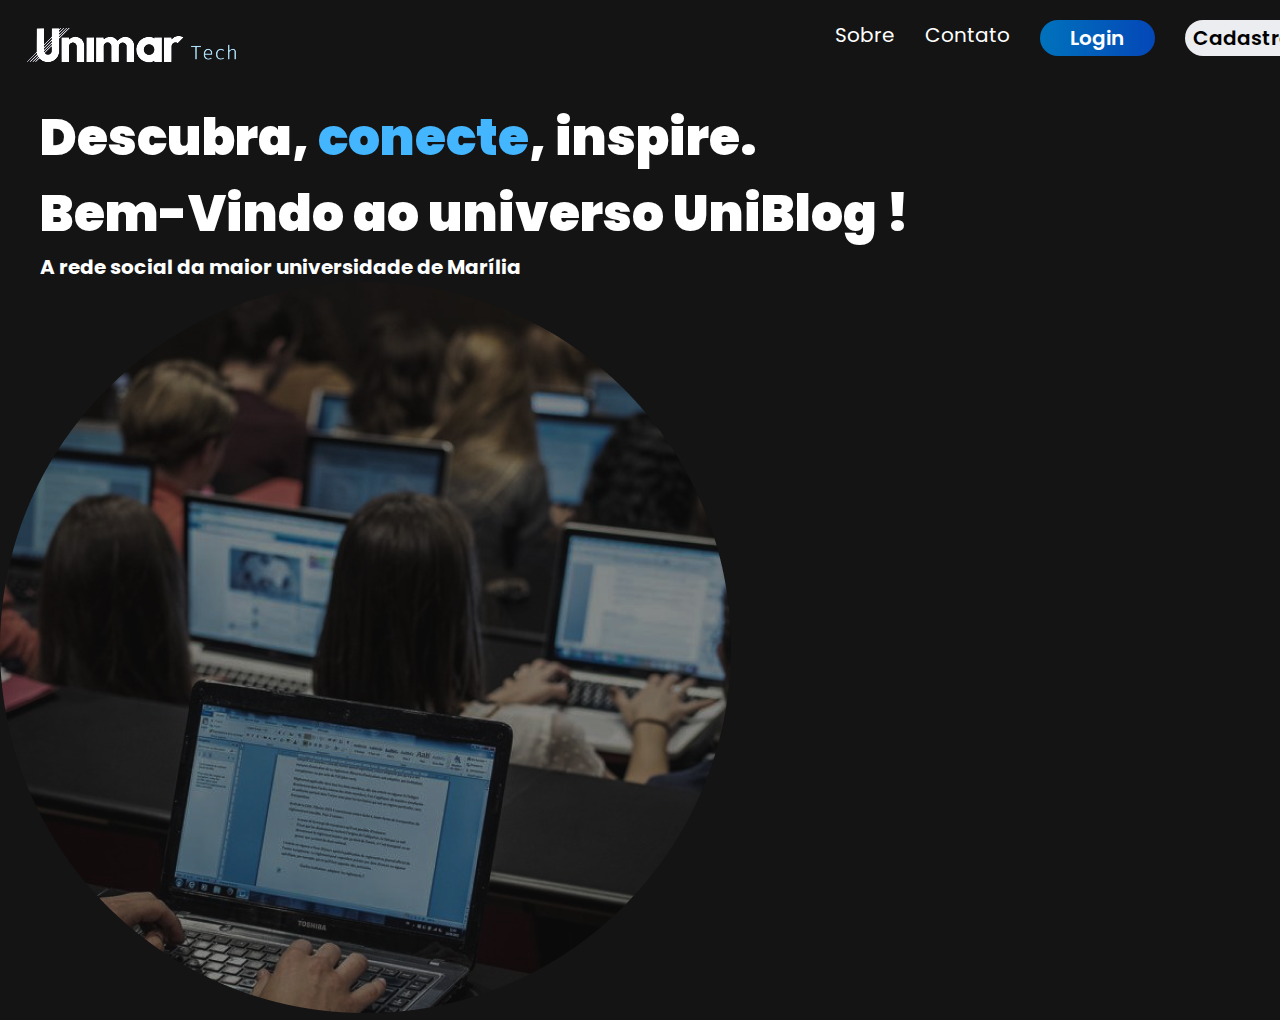
==== index.html @ e6773780 "base site de apresentação do projeto" ====
<!DOCTYPE html>
<html lang="en">
<head>
    <meta charset="UTF-8">
    <meta http-equiv="X-UA-Compatible" content="IE=edge">
    <meta name="viewport" content="width=device-width, initial-scale=1.0">
    <link rel="preconnect" href="https://fonts.googleapis.com">
    <link rel="preconnect" href="https://fonts.gstatic.com" crossorigin>
    <link href="https://fonts.googleapis.com/css2?family=Poppins:ital,wght@0,100;0,200;0,300;0,400;0,500;0,600;0,700;0,800;1,900&display=swap" rel="stylesheet">
    <link rel="stylesheet" href="style.css">
    <title>UniBlog</title>
</head>
<body>
    <div class="navbar">
        <img src="assets/logo_unimartech.png" alt="logo unimar tech" width="">
        <div class="options01">
            <a href="index.html">Sobre</a>
            <a href="index.html">Contato</a>
            <a href="login.html"><button class="login-btn">Login</button></a>
            <a href="register.html"><button class="register-btn">Cadastro</button></a>
        </div>
    </div>

    <div class="main">
        <div class="textbox">
            <p>Descubra, <span style="color: #44B5FF;">conecte</span>, inspire.<br>
            Bem-Vindo ao universo UniBlog !</p>
            <p id="subtitle">A rede social da maior universidade de Marília</p>
        </div>

        <div class="bannerphoto">
            <img src="assets/bannerimage01.png" alt="imagem pessoas em um laboratório">
        </div>
        
    </div>

</body>
</html>
---- style.css ----
*{
    margin: 0;
    padding: 0;
    font-family: 'Poppins', sans-serif;
}

body{
    background: #141414;
    color: #fff;
}

.navbar{
    display: flex;
    justify-content: space-between;
    padding: 20px;
    height: auto;
    width: 100%;
    top: 0;
    overflow: hidden;
    position: fixed;
    background: #141414;

}

a{
    text-decoration: none;
    color: #fff;
}

button{
    outline: none;
}

.options01{
    display: flex;
    gap:30px;
    font-size: 20px;
}

.login-btn{
    background-image: linear-gradient(to right, #0072BC, #0447B8);
    width: 9vw;
    height: 4vh;
    text-align: center;
    font-weight: 600;
    font-size: 20px;
    border: none;
    border-radius: 50px;
    color: #fff;
}

.register-btn{
    background: #EBEDF0;
    width: 9vw;
    height: 4vh;
    text-align: center;
    font-weight: 600;
    font-size: 20px;
    border: none;
    border-radius: 50px;
}

.main{
    color: #fff;
}

.textbox{
    padding-top: 100px;
    padding-left: 40px;
    font-weight: 900;
    font-size: 50px;
}
#subtitle{
    font-weight: 700;
    font-size: 20px;
}

.bannerphoto{
    
}
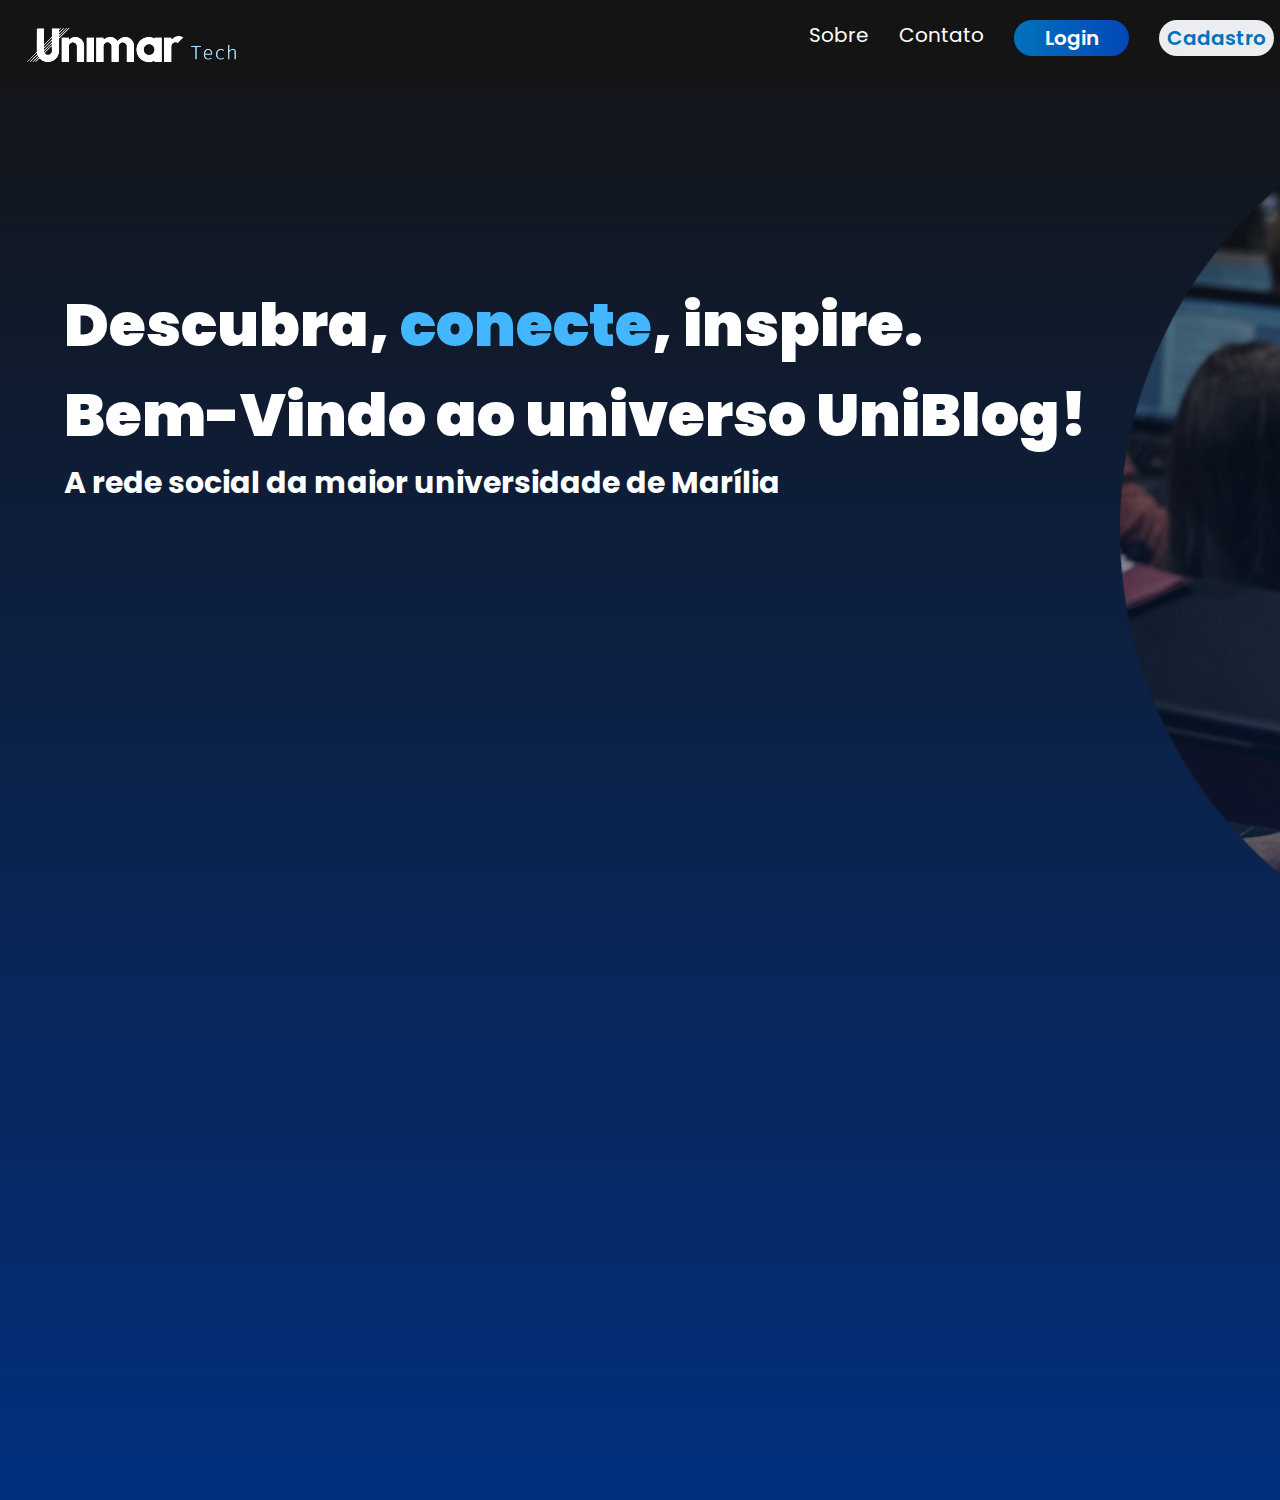
==== commit 56258087: "adições ao projeto" ====
--- a/index.html
+++ b/index.html
@@ -24,12 +24,12 @@
     <div class="main">
         <div class="textbox">
             <p>Descubra, <span style="color: #44B5FF;">conecte</span>, inspire.<br>
-            Bem-Vindo ao universo UniBlog !</p>
+            Bem-Vindo ao universo UniBlog!</p>
             <p id="subtitle">A rede social da maior universidade de Marília</p>
         </div>
 
         <div class="bannerphoto">
-            <img src="assets/bannerimage01.png" alt="imagem pessoas em um laboratório">
+            <img src="assets/bannerimage01.png" alt="imagem pessoas em um laboratório" width="900px">
         </div>
         
     </div>
--- a/style.css
+++ b/style.css
@@ -5,8 +5,11 @@
 }
 
 body{
-    background: #141414;
+    background-image: linear-gradient(#141414, #02307E);
+    height: 1500px;
     color: #fff;
+    overflow-x: hidden;
+    overflow: hidden;
 }
 
 .navbar{
@@ -14,12 +17,11 @@
     justify-content: space-between;
     padding: 20px;
     height: auto;
-    width: 100%;
+    width: 98%;
     top: 0;
     overflow: hidden;
     position: fixed;
     background: #141414;
-
 }
 
 a{
@@ -48,6 +50,10 @@
     border-radius: 50px;
     color: #fff;
 }
+.login-btn:active{
+    color: #0072BC;
+    background: #fff;
+}
 
 .register-btn{
     background: #EBEDF0;
@@ -58,23 +64,35 @@
     font-size: 20px;
     border: none;
     border-radius: 50px;
+    color: #0072BC;
+}
+.register-btn:active{
+    background-image: linear-gradient(to right, #0072BC, #0447B8);
+    color: #fff;
 }
 
 .main{
     color: #fff;
+    display: inline-block;
 }
 
 .textbox{
+    margin-top: 3em;
+    margin-left: 0.4em;
     padding-top: 100px;
     padding-left: 40px;
     font-weight: 900;
-    font-size: 50px;
+    font-size: 60px;
+    
 }
 #subtitle{
     font-weight: 700;
-    font-size: 20px;
+    font-size: 30px;
 }
 
 .bannerphoto{
-    
+    position: absolute;
+    float: right;
+    top: 5em;
+    left: 70em;    
 }